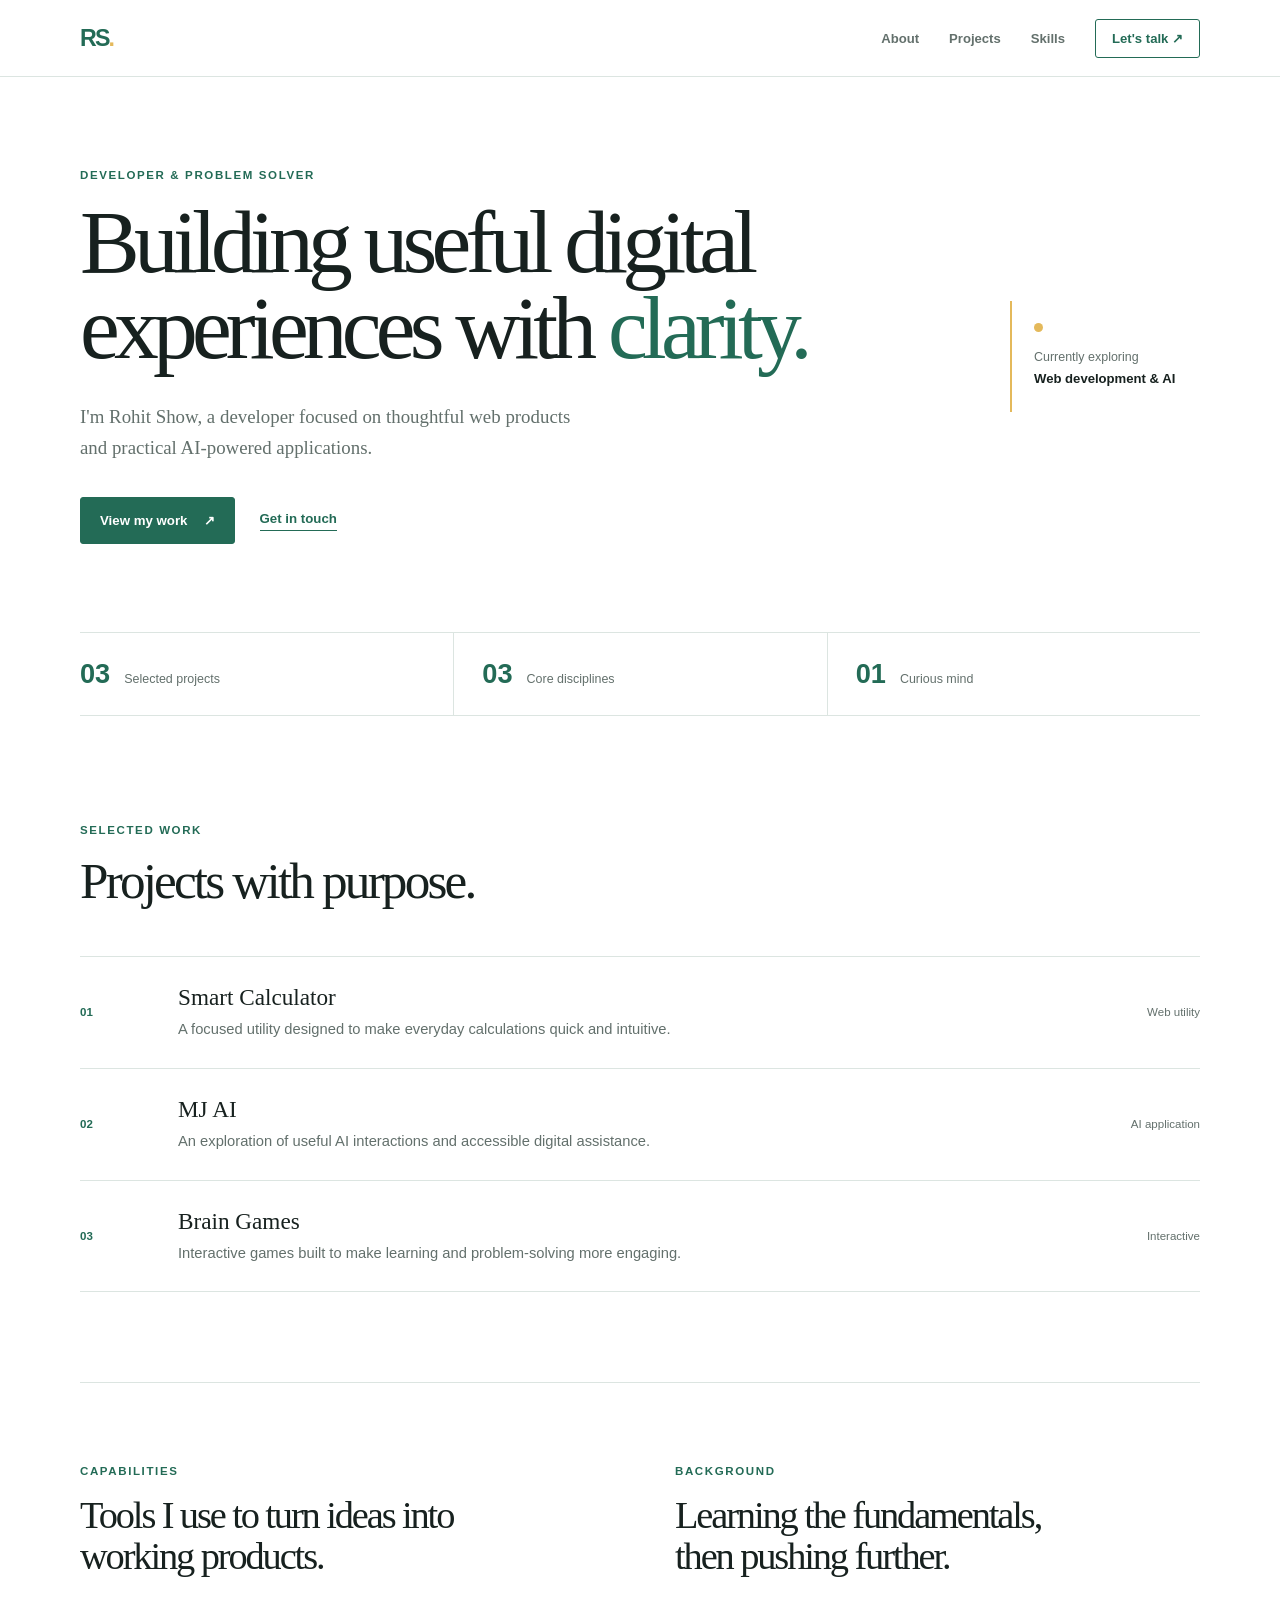
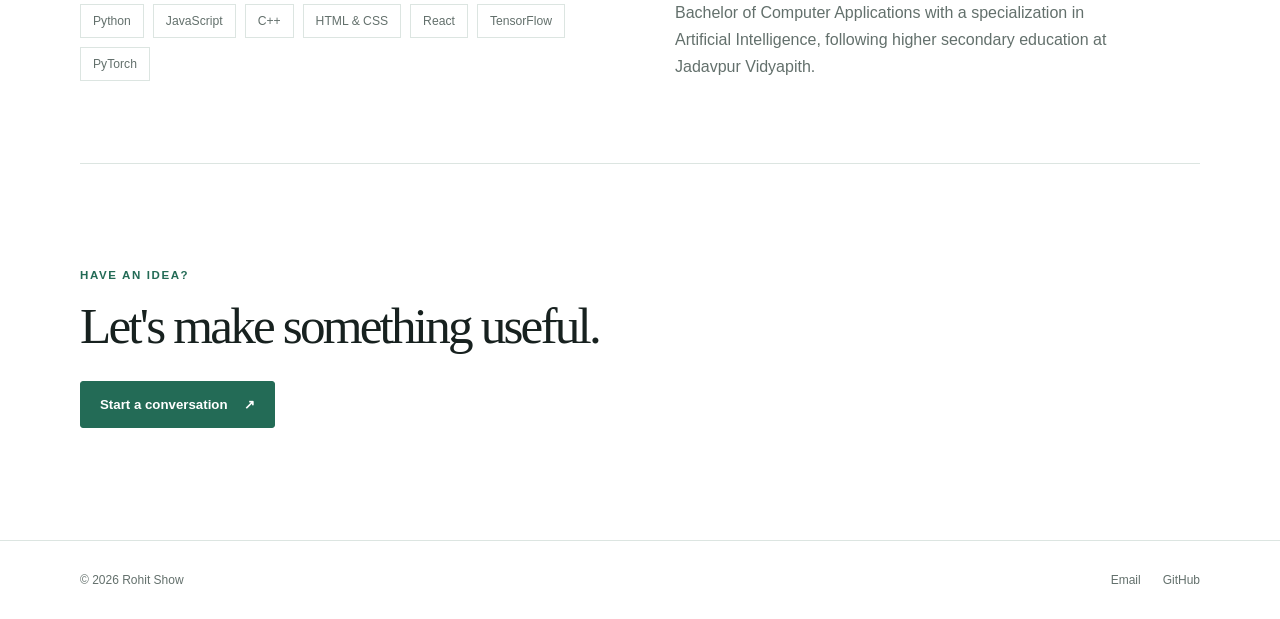
==== index.html @ 0dfd6c62 "Create professional portfolio website" ====
<!DOCTYPE html>
<html lang="en">
<head>
    <meta charset="UTF-8" />
    <meta name="viewport" content="width=device-width, initial-scale=1.0" />
    <meta name="description" content="Portfolio of Rohit Shaw, a developer focused on web development and AI-powered applications." />
    <title>Rohit Shaw | Developer Portfolio</title>
    <link rel="stylesheet" href="Style.css" />
</head>
<body>
    <header class="top-header">
        <nav class="top-nav page-wrap" aria-label="Main navigation">
            <a class="brand" href="index.html">RS<span>.</span></a>
            <div class="nav-links">
                <a href="#about">About</a>
                <a href="#projects">Projects</a>
                <a href="#skills">Skills</a>
                <a class="nav-contact" href="contact.html">Let's talk <span aria-hidden="true">↗</span></a>
            </div>
        </nav>
    </header>

    <main class="page-wrap">
        <section class="hero" id="about">
            <div class="hero-copy">
                <p class="eyebrow">Developer &amp; problem solver</p>
                <h1>Building useful digital experiences with <em>clarity.</em></h1>
                <p class="hero-description">I'm Rohit Show, a developer focused on thoughtful web products and practical AI-powered applications.</p>
                <div class="hero-actions">
                    <a class="primary-button" href="#projects">View my work <span aria-hidden="true">↗</span></a>
                    <a class="text-link" href="contact.html">Get in touch</a>
                </div>
            </div>
            <div class="hero-note" aria-label="Current focus">
                <span class="status-dot"></span>
                <p>Currently exploring<br /><strong>Web development &amp; AI</strong></p>
            </div>
        </section>

        <section class="quick-facts" aria-label="Professional summary">
            <div><strong>03</strong><span>Selected projects</span></div>
            <div><strong>03</strong><span>Core disciplines</span></div>
            <div><strong>01</strong><span>Curious mind</span></div>
        </section>

        <section class="content-section" id="projects">
            <div class="section-heading">
                <p class="eyebrow">Selected work</p>
                <h2>Projects with purpose.</h2>
            </div>
            <div class="project-list">
                <article class="project-item">
                    <span class="project-number">01</span>
                    <div><h3>Smart Calculator</h3><p>A focused utility designed to make everyday calculations quick and intuitive.</p></div>
                    <span class="project-type">Web utility</span>
                </article>
                <article class="project-item">
                    <span class="project-number">02</span>
                    <div><h3>MJ AI</h3><p>An exploration of useful AI interactions and accessible digital assistance.</p></div>
                    <span class="project-type">AI application</span>
                </article>
                <article class="project-item">
                    <span class="project-number">03</span>
                    <div><h3>Brain Games</h3><p>Interactive games built to make learning and problem-solving more engaging.</p></div>
                    <span class="project-type">Interactive</span>
                </article>
            </div>
        </section>

        <section class="details-grid">
            <article class="detail-block" id="skills">
                <p class="eyebrow">Capabilities</p>
                <h2>Tools I use to turn ideas into working products.</h2>
                <div class="tag-list"><span>Python</span><span>JavaScript</span><span>C++</span><span>HTML &amp; CSS</span><span>React</span><span>TensorFlow</span><span>PyTorch</span></div>
            </article>
            <article class="detail-block" id="education">
                <p class="eyebrow">Background</p>
                <h2>Learning the fundamentals, then pushing further.</h2>
                <p class="detail-copy">Bachelor of Computer Applications with a specialization in Artificial Intelligence, following higher secondary education at Jadavpur Vidyapith.</p>
            </article>
        </section>

        <section class="closing-cta">
            <p class="eyebrow">Have an idea?</p>
            <h2>Let's make something useful.</h2>
            <a class="primary-button" href="contact.html">Start a conversation <span aria-hidden="true">↗</span></a>
        </section>
    </main>

    <footer class="site-footer">
        <div class="footer-inner page-wrap">
            <p>© 2026 Rohit Show</p>
            <div class="footer-links">
                <a href="mailto:shawr5104@gmail.com">Email</a>
                <a href="https://github.com/shawr5104-max" target="_blank" rel="noreferrer">GitHub</a>
                
            </div>
        </div>
    </footer>
</body>
</html>
---- Style.css ----
* {
    box-sizing: border-box;
}

:root {
    --ink: #17211f;
    --muted: #63706c;
    --soft: #f4f7f5;
    --line: #dce5e1;
    --green: #236b56;
    --green-dark: #194d3f;
    --yellow: #e4b95b;
}

html { scroll-behavior: smooth; }

body {
    margin: 0;
    min-height: 100vh;
    background: #fff;
    color: var(--ink);
    font-family: Georgia, "Times New Roman", serif;
    display: flex;
    flex-direction: column;
}

a { color: inherit; }

.page-wrap { width: min(1120px, calc(100% - 48px)); margin: 0 auto; }

.top-header { border-bottom: 1px solid var(--line); background: rgba(255,255,255,.94); position: sticky; top: 0; z-index: 10; backdrop-filter: blur(12px); }
.top-nav { min-height: 76px; display: flex; align-items: center; justify-content: space-between; }
.brand { color: var(--green); font: 700 1.45rem Arial, sans-serif; letter-spacing: -.08em; text-decoration: none; }
.brand span { color: var(--yellow); }
.nav-links { display: flex; align-items: center; gap: 30px; font: 600 .82rem Arial, sans-serif; }
.nav-links a { text-decoration: none; color: var(--muted); transition: color .2s ease; }
.nav-links a:hover { color: var(--green); }
.nav-links .nav-contact { border: 1px solid var(--green); color: var(--green); padding: 11px 16px; border-radius: 3px; }
.nav-links .nav-contact:hover { background: var(--green); color: #fff; }

.hero { min-height: 540px; display: flex; align-items: center; justify-content: space-between; gap: 48px; padding: 92px 0 88px; border-bottom: 1px solid var(--line); }
.hero-copy { max-width: 760px; }
.eyebrow { margin: 0 0 18px; color: var(--green); font: 700 .72rem Arial, sans-serif; letter-spacing: .14em; text-transform: uppercase; }
.hero h1 { max-width: 740px; margin: 0; font-size: clamp(3.4rem, 7vw, 6.9rem); line-height: .96; letter-spacing: -.065em; font-weight: 500; }
.hero h1 em { color: var(--green); font-style: normal; }
.hero-description { max-width: 510px; margin: 30px 0 0; color: var(--muted); font-size: 1.18rem; line-height: 1.65; }
.hero-actions { display: flex; align-items: center; gap: 25px; margin-top: 34px; font-family: Arial, sans-serif; }
.primary-button { display: inline-flex; gap: 16px; align-items: center; background: var(--green); color: #fff; padding: 15px 19px; border: 1px solid var(--green); border-radius: 3px; text-decoration: none; font: 700 .83rem Arial, sans-serif; transition: background .2s ease, transform .2s ease; }
.primary-button:hover { background: var(--green-dark); transform: translateY(-2px); }
.text-link { color: var(--green); text-decoration: none; font: 700 .83rem Arial, sans-serif; border-bottom: 1px solid var(--green); padding-bottom: 4px; }
.hero-note { min-width: 190px; padding: 22px 0 22px 22px; border-left: 2px solid var(--yellow); font-family: Arial, sans-serif; }
.status-dot { display: block; width: 9px; height: 9px; background: var(--yellow); border-radius: 50%; margin-bottom: 16px; }
.hero-note p { margin: 0; color: var(--muted); font-size: .78rem; line-height: 1.6; }
.hero-note strong { color: var(--ink); font-size: .82rem; }

.quick-facts { display: grid; grid-template-columns: repeat(3, 1fr); border-bottom: 1px solid var(--line); }
.quick-facts div { display: flex; align-items: baseline; gap: 14px; padding: 25px 0; }
.quick-facts div + div { padding-left: 28px; border-left: 1px solid var(--line); }
.quick-facts strong { color: var(--green); font: 700 1.7rem Arial, sans-serif; }
.quick-facts span { color: var(--muted); font: .78rem Arial, sans-serif; }

.content-section { padding: 108px 0 90px; }
.section-heading h2, .detail-block h2, .closing-cta h2 { margin: 0; font-size: clamp(2.1rem, 4vw, 3.7rem); line-height: 1.05; letter-spacing: -.055em; font-weight: 500; }
.project-list { margin-top: 48px; border-top: 1px solid var(--line); }
.project-item { display: grid; grid-template-columns: 70px 1fr auto; gap: 28px; align-items: center; padding: 27px 0; border-bottom: 1px solid var(--line); }
.project-number, .project-type { color: var(--green); font: 700 .72rem Arial, sans-serif; }
.project-item h3 { margin: 0 0 7px; font-size: 1.45rem; font-weight: 500; }
.project-item p { margin: 0; color: var(--muted); font: .92rem/1.55 Arial, sans-serif; }
.project-type { color: var(--muted); font-weight: 400; }

.details-grid { display: grid; grid-template-columns: 1fr 1fr; gap: 70px; padding: 82px 0; border-top: 1px solid var(--line); border-bottom: 1px solid var(--line); }
.detail-block h2 { max-width: 420px; font-size: clamp(1.9rem, 3vw, 2.7rem); }
.tag-list { display: flex; flex-wrap: wrap; gap: 9px; margin-top: 28px; }
.tag-list span { padding: 9px 12px; border: 1px solid var(--line); color: var(--muted); font: .76rem Arial, sans-serif; }
.detail-copy { max-width: 440px; margin: 23px 0 0; color: var(--muted); font: 1rem/1.7 Arial, sans-serif; }
.closing-cta { padding: 105px 0 112px; }
.closing-cta .primary-button { margin-top: 28px; }

.site-footer { border-top: 1px solid var(--line); color: var(--muted); font: .75rem Arial, sans-serif; }
.footer-inner { min-height: 78px; display: flex; align-items: center; justify-content: space-between; gap: 20px; }
.footer-inner p { margin: 0; }
.footer-links { display: flex; gap: 22px; }
.footer-links a { text-decoration: none; }
.footer-links a:hover { color: var(--green); }

.contact-page { max-width: 900px; padding-top: 86px; padding-bottom: 100px; }
.contact-intro { margin-bottom: 42px; }
.contact-intro h1 { margin: 0 0 18px; font-size: clamp(3rem, 7vw, 5.4rem); line-height: .98; letter-spacing: -.06em; font-weight: 500; }
.contact-intro > p:last-child { max-width: 620px; margin: 0; color: var(--muted); font: 1.05rem/1.7 Arial, sans-serif; }
.contact-form { display: grid; grid-template-columns: repeat(2, minmax(0, 1fr)); gap: 22px; padding: 32px; background: var(--soft); border: 1px solid var(--line); }
.form-field { display: flex; flex-direction: column; gap: 8px; }
.form-field-wide, .submit-button, .form-status { grid-column: 1 / -1; }
.form-field label { font: 700 .78rem Arial, sans-serif; }
.form-field input, .form-field textarea { width: 100%; border: 1px solid var(--line); border-radius: 2px; padding: 13px 14px; background: #fff; color: var(--ink); font: 1rem Arial, sans-serif; }
.form-field textarea { resize: vertical; min-height: 150px; }
.form-field input:focus, .form-field textarea:focus { outline: 2px solid rgba(35,107,86,.22); border-color: var(--green); }
.submit-button { justify-self: start; cursor: pointer; }
.form-status { margin: -4px 0 0; color: var(--green); font: .9rem Arial, sans-serif; }

@media (max-width: 700px) {
    .page-wrap { width: min(100% - 36px, 1120px); }
    .top-nav { min-height: 68px; }
    .nav-links { gap: 15px; }
    .nav-links a:not(.nav-contact) { display: none; }
    .hero { min-height: 0; padding: 72px 0 64px; display: block; }
    .hero h1 { font-size: clamp(3.2rem, 16vw, 5rem); }
    .hero-note { margin-top: 50px; }
    .quick-facts { grid-template-columns: 1fr; padding: 12px 0; }
    .quick-facts div { padding: 12px 0; }
    .quick-facts div + div { padding-left: 0; border-left: 0; }
    .content-section { padding: 72px 0; }
    .project-item { grid-template-columns: 36px 1fr; gap: 12px; }
    .project-type { grid-column: 2; }
    .details-grid { grid-template-columns: 1fr; gap: 58px; padding: 65px 0; }
    .closing-cta { padding: 75px 0 85px; }
    .footer-inner { padding: 20px 0; align-items: flex-start; flex-direction: column; }
    .contact-page { padding-top: 65px; }
    .contact-form { grid-template-columns: 1fr; padding: 22px; }
    .form-field-wide, .submit-button, .form-status { grid-column: auto; }
}
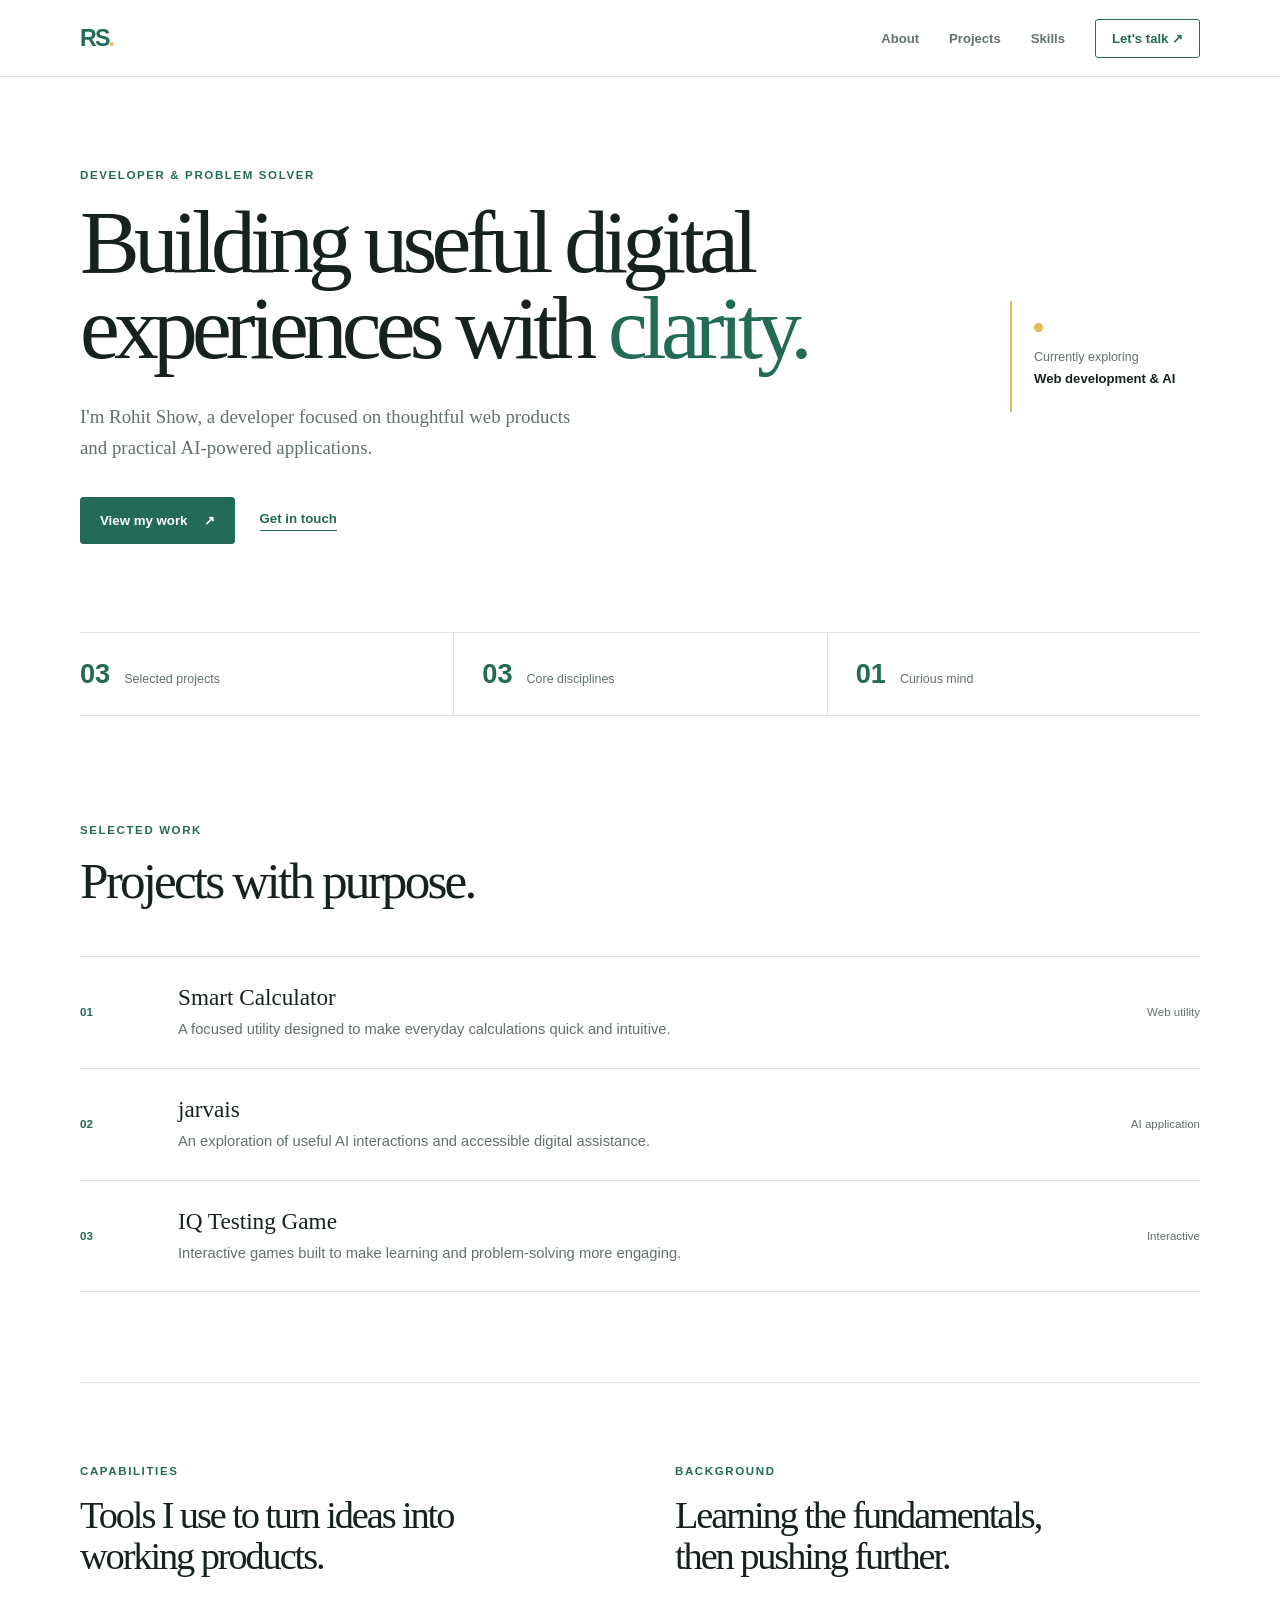
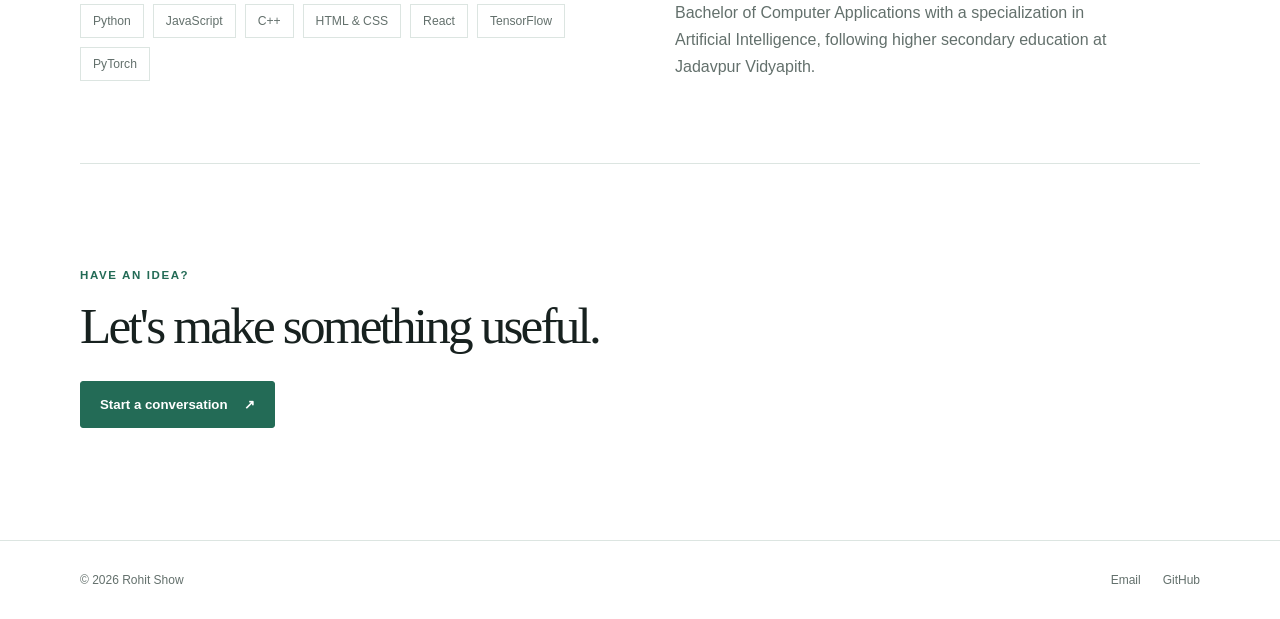
==== commit ff2f98fa: "Rename portfolio projects" ====
--- a/index.html
+++ b/index.html
@@ -56,12 +56,12 @@
                 </article>
                 <article class="project-item">
                     <span class="project-number">02</span>
-                    <div><h3>MJ AI</h3><p>An exploration of useful AI interactions and accessible digital assistance.</p></div>
+                    <div><h3>jarvais</h3><p>An exploration of useful AI interactions and accessible digital assistance.</p></div>
                     <span class="project-type">AI application</span>
                 </article>
                 <article class="project-item">
                     <span class="project-number">03</span>
-                    <div><h3>Brain Games</h3><p>Interactive games built to make learning and problem-solving more engaging.</p></div>
+                    <div><h3>IQ Testing Game</h3><p>Interactive games built to make learning and problem-solving more engaging.</p></div>
                     <span class="project-type">Interactive</span>
                 </article>
             </div>
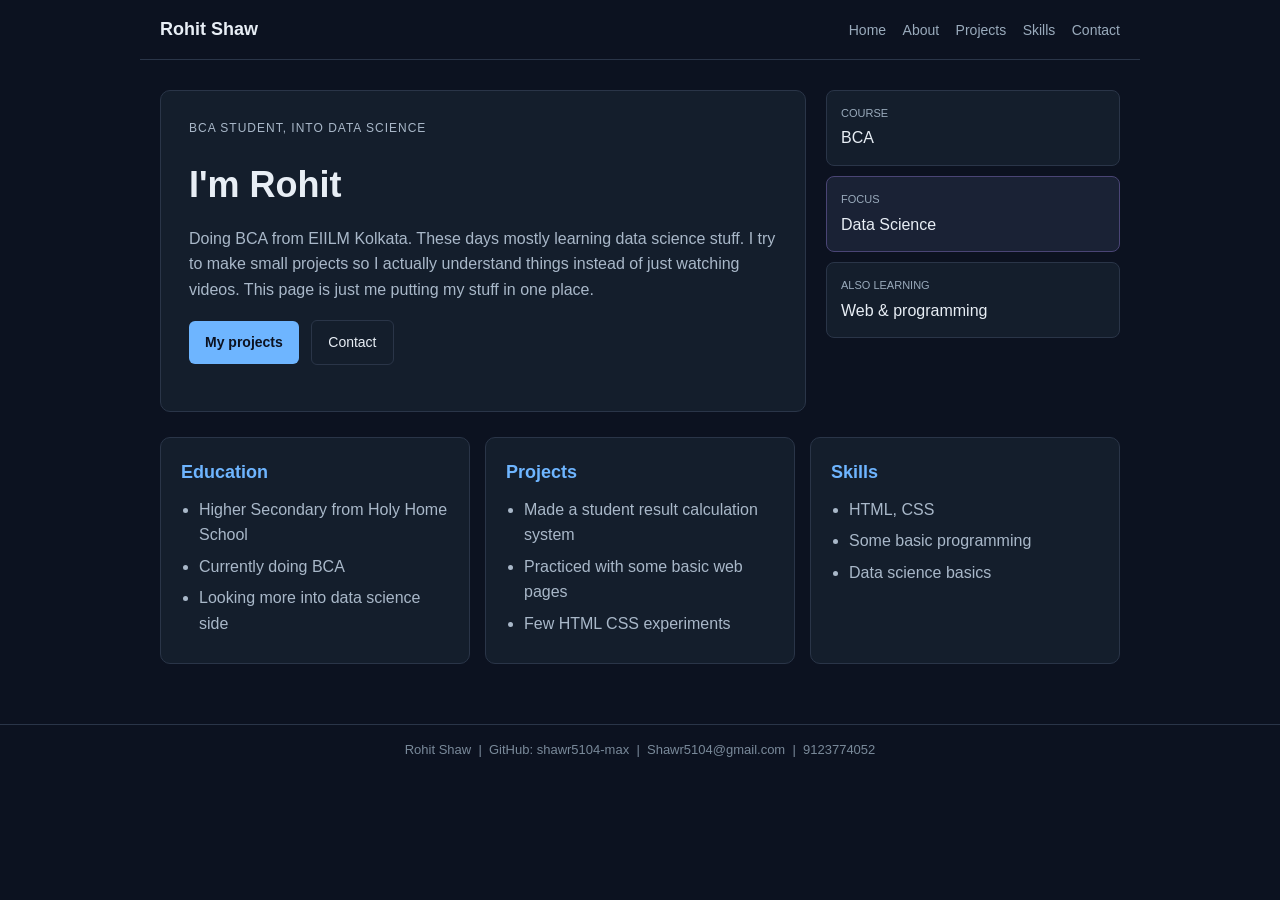
==== commit 2cec32fa: "initial commit" ====
--- a/index.html
+++ b/index.html
@@ -1,101 +1,83 @@
 <!DOCTYPE html>
-<html lang="en">
+<html>
 <head>
-    <meta charset="UTF-8" />
-    <meta name="viewport" content="width=device-width, initial-scale=1.0" />
-    <meta name="description" content="Portfolio of Rohit Shaw, a developer focused on web development and AI-powered applications." />
-    <title>Rohit Shaw | Developer Portfolio</title>
-    <link rel="stylesheet" href="Style.css" />
+<meta charset="UTF-8">
+<meta name="viewport" content="width=device-width, initial-scale=1.0">
+<title>Rohit Shaw</title>
+<link rel="stylesheet" href="Style.css">
 </head>
 <body>
-    <header class="top-header">
-        <nav class="top-nav page-wrap" aria-label="Main navigation">
-            <a class="brand" href="index.html">RS<span>.</span></a>
-            <div class="nav-links">
-                <a href="#about">About</a>
-                <a href="#projects">Projects</a>
-                <a href="#skills">Skills</a>
-                <a class="nav-contact" href="contact.html">Let's talk <span aria-hidden="true">↗</span></a>
-            </div>
-        </nav>
-    </header>
 
-    <main class="page-wrap">
-        <section class="hero" id="about">
-            <div class="hero-copy">
-                <p class="eyebrow">Developer &amp; problem solver</p>
-                <h1>Building useful digital experiences with <em>clarity.</em></h1>
-                <p class="hero-description">I'm Rohit Show, a developer focused on thoughtful web products and practical AI-powered applications.</p>
-                <div class="hero-actions">
-                    <a class="primary-button" href="#projects">View my work <span aria-hidden="true">↗</span></a>
-                    <a class="text-link" href="contact.html">Get in touch</a>
-                </div>
-            </div>
-            <div class="hero-note" aria-label="Current focus">
-                <span class="status-dot"></span>
-                <p>Currently exploring<br /><strong>Web development &amp; AI</strong></p>
-            </div>
-        </section>
+<div class="topbar">
+<a href="index.html" class="name">Rohit Shaw</a>
+<div class="links">
+<a href="index.html">Home</a>
+<a href="#about">About</a>
+<a href="#projects">Projects</a>
+<a href="#skills">Skills</a>
+<a href="contact.html">Contact</a>
+</div>
+</div>
 
-        <section class="quick-facts" aria-label="Professional summary">
-            <div><strong>03</strong><span>Selected projects</span></div>
-            <div><strong>03</strong><span>Core disciplines</span></div>
-            <div><strong>01</strong><span>Curious mind</span></div>
-        </section>
+<div class="content">
 
-        <section class="content-section" id="projects">
-            <div class="section-heading">
-                <p class="eyebrow">Selected work</p>
-                <h2>Projects with purpose.</h2>
-            </div>
-            <div class="project-list">
-                <article class="project-item">
-                    <span class="project-number">01</span>
-                    <div><h3>Smart Calculator</h3><p>A focused utility designed to make everyday calculations quick and intuitive.</p></div>
-                    <span class="project-type">Web utility</span>
-                </article>
-                <article class="project-item">
-                    <span class="project-number">02</span>
-                    <div><h3>jarvais</h3><p>An exploration of useful AI interactions and accessible digital assistance.</p></div>
-                    <span class="project-type">AI application</span>
-                </article>
-                <article class="project-item">
-                    <span class="project-number">03</span>
-                    <div><h3>IQ Testing Game</h3><p>Interactive games built to make learning and problem-solving more engaging.</p></div>
-                    <span class="project-type">Interactive</span>
-                </article>
-            </div>
-        </section>
+<div class="about" id="about">
+<div class="left">
+<p class="small">BCA student, into data science</p>
+<h1>I'm Rohit</h1>
+<p>Doing BCA from EIILM Kolkata. These days mostly learning data science stuff. I try to make small projects so I actually understand things instead of just watching videos. This page is just me putting my stuff in one place.</p>
+<p><a href="#projects" class="btn">My projects</a> <a href="contact.html" class="btn2">Contact</a></p>
+</div>
+<div class="right">
+<div class="info">
+<span>Course</span>
+BCA
+</div>
+<div class="info blue">
+<span>Focus</span>
+Data Science
+</div>
+<div class="info">
+<span>Also learning</span>
+Web & programming
+</div>
+</div>
+</div>
 
-        <section class="details-grid">
-            <article class="detail-block" id="skills">
-                <p class="eyebrow">Capabilities</p>
-                <h2>Tools I use to turn ideas into working products.</h2>
-                <div class="tag-list"><span>Python</span><span>JavaScript</span><span>C++</span><span>HTML &amp; CSS</span><span>React</span><span>TensorFlow</span><span>PyTorch</span></div>
-            </article>
-            <article class="detail-block" id="education">
-                <p class="eyebrow">Background</p>
-                <h2>Learning the fundamentals, then pushing further.</h2>
-                <p class="detail-copy">Bachelor of Computer Applications with a specialization in Artificial Intelligence, following higher secondary education at Jadavpur Vidyapith.</p>
-            </article>
-        </section>
+<div class="row">
+<div class="box" id="education">
+<h2>Education</h2>
+<ul>
+<li>Higher Secondary from Holy Home School</li>
+<li>Currently doing BCA</li>
+<li>Looking more into data science side</li>
+</ul>
+</div>
 
-        <section class="closing-cta">
-            <p class="eyebrow">Have an idea?</p>
-            <h2>Let's make something useful.</h2>
-            <a class="primary-button" href="contact.html">Start a conversation <span aria-hidden="true">↗</span></a>
-        </section>
-    </main>
+<div class="box" id="projects">
+<h2>Projects</h2>
+<ul>
+<li>Made a student result calculation system</li>
+<li>Practiced with some basic web pages</li>
+<li>Few HTML CSS experiments</li>
+</ul>
+</div>
 
-    <footer class="site-footer">
-        <div class="footer-inner page-wrap">
-            <p>© 2026 Rohit Show</p>
-            <div class="footer-links">
-                <a href="mailto:shawr5104@gmail.com">Email</a>
-                <a href="https://github.com/shawr5104-max" target="_blank" rel="noreferrer">GitHub</a>
-                
-            </div>
-        </div>
-    </footer>
+<div class="box" id="skills">
+<h2>Skills</h2>
+<ul>
+<li>HTML, CSS</li>
+<li>Some basic programming</li>
+<li>Data science basics</li>
+</ul>
+</div>
+</div>
+
+</div>
+
+<div class="bottom">
+Rohit Shaw &nbsp;|&nbsp; GitHub: shawr5104-max &nbsp;|&nbsp; Shawr5104@gmail.com &nbsp;|&nbsp; 9123774052
+</div>
+
 </body>
-</html>+</html>
--- a/Style.css
+++ b/Style.css
@@ -1,120 +1,239 @@
 * {
-    box-sizing: border-box;
-}
-
-:root {
-    --ink: #17211f;
-    --muted: #63706c;
-    --soft: #f4f7f5;
-    --line: #dce5e1;
-    --green: #236b56;
-    --green-dark: #194d3f;
-    --yellow: #e4b95b;
-}
-
-html { scroll-behavior: smooth; }
+margin: 0;
+padding: 0;
+box-sizing: border-box;
+}
 
 body {
-    margin: 0;
-    min-height: 100vh;
-    background: #fff;
-    color: var(--ink);
-    font-family: Georgia, "Times New Roman", serif;
-    display: flex;
-    flex-direction: column;
-}
-
-a { color: inherit; }
-
-.page-wrap { width: min(1120px, calc(100% - 48px)); margin: 0 auto; }
-
-.top-header { border-bottom: 1px solid var(--line); background: rgba(255,255,255,.94); position: sticky; top: 0; z-index: 10; backdrop-filter: blur(12px); }
-.top-nav { min-height: 76px; display: flex; align-items: center; justify-content: space-between; }
-.brand { color: var(--green); font: 700 1.45rem Arial, sans-serif; letter-spacing: -.08em; text-decoration: none; }
-.brand span { color: var(--yellow); }
-.nav-links { display: flex; align-items: center; gap: 30px; font: 600 .82rem Arial, sans-serif; }
-.nav-links a { text-decoration: none; color: var(--muted); transition: color .2s ease; }
-.nav-links a:hover { color: var(--green); }
-.nav-links .nav-contact { border: 1px solid var(--green); color: var(--green); padding: 11px 16px; border-radius: 3px; }
-.nav-links .nav-contact:hover { background: var(--green); color: #fff; }
-
-.hero { min-height: 540px; display: flex; align-items: center; justify-content: space-between; gap: 48px; padding: 92px 0 88px; border-bottom: 1px solid var(--line); }
-.hero-copy { max-width: 760px; }
-.eyebrow { margin: 0 0 18px; color: var(--green); font: 700 .72rem Arial, sans-serif; letter-spacing: .14em; text-transform: uppercase; }
-.hero h1 { max-width: 740px; margin: 0; font-size: clamp(3.4rem, 7vw, 6.9rem); line-height: .96; letter-spacing: -.065em; font-weight: 500; }
-.hero h1 em { color: var(--green); font-style: normal; }
-.hero-description { max-width: 510px; margin: 30px 0 0; color: var(--muted); font-size: 1.18rem; line-height: 1.65; }
-.hero-actions { display: flex; align-items: center; gap: 25px; margin-top: 34px; font-family: Arial, sans-serif; }
-.primary-button { display: inline-flex; gap: 16px; align-items: center; background: var(--green); color: #fff; padding: 15px 19px; border: 1px solid var(--green); border-radius: 3px; text-decoration: none; font: 700 .83rem Arial, sans-serif; transition: background .2s ease, transform .2s ease; }
-.primary-button:hover { background: var(--green-dark); transform: translateY(-2px); }
-.text-link { color: var(--green); text-decoration: none; font: 700 .83rem Arial, sans-serif; border-bottom: 1px solid var(--green); padding-bottom: 4px; }
-.hero-note { min-width: 190px; padding: 22px 0 22px 22px; border-left: 2px solid var(--yellow); font-family: Arial, sans-serif; }
-.status-dot { display: block; width: 9px; height: 9px; background: var(--yellow); border-radius: 50%; margin-bottom: 16px; }
-.hero-note p { margin: 0; color: var(--muted); font-size: .78rem; line-height: 1.6; }
-.hero-note strong { color: var(--ink); font-size: .82rem; }
-
-.quick-facts { display: grid; grid-template-columns: repeat(3, 1fr); border-bottom: 1px solid var(--line); }
-.quick-facts div { display: flex; align-items: baseline; gap: 14px; padding: 25px 0; }
-.quick-facts div + div { padding-left: 28px; border-left: 1px solid var(--line); }
-.quick-facts strong { color: var(--green); font: 700 1.7rem Arial, sans-serif; }
-.quick-facts span { color: var(--muted); font: .78rem Arial, sans-serif; }
-
-.content-section { padding: 108px 0 90px; }
-.section-heading h2, .detail-block h2, .closing-cta h2 { margin: 0; font-size: clamp(2.1rem, 4vw, 3.7rem); line-height: 1.05; letter-spacing: -.055em; font-weight: 500; }
-.project-list { margin-top: 48px; border-top: 1px solid var(--line); }
-.project-item { display: grid; grid-template-columns: 70px 1fr auto; gap: 28px; align-items: center; padding: 27px 0; border-bottom: 1px solid var(--line); }
-.project-number, .project-type { color: var(--green); font: 700 .72rem Arial, sans-serif; }
-.project-item h3 { margin: 0 0 7px; font-size: 1.45rem; font-weight: 500; }
-.project-item p { margin: 0; color: var(--muted); font: .92rem/1.55 Arial, sans-serif; }
-.project-type { color: var(--muted); font-weight: 400; }
-
-.details-grid { display: grid; grid-template-columns: 1fr 1fr; gap: 70px; padding: 82px 0; border-top: 1px solid var(--line); border-bottom: 1px solid var(--line); }
-.detail-block h2 { max-width: 420px; font-size: clamp(1.9rem, 3vw, 2.7rem); }
-.tag-list { display: flex; flex-wrap: wrap; gap: 9px; margin-top: 28px; }
-.tag-list span { padding: 9px 12px; border: 1px solid var(--line); color: var(--muted); font: .76rem Arial, sans-serif; }
-.detail-copy { max-width: 440px; margin: 23px 0 0; color: var(--muted); font: 1rem/1.7 Arial, sans-serif; }
-.closing-cta { padding: 105px 0 112px; }
-.closing-cta .primary-button { margin-top: 28px; }
-
-.site-footer { border-top: 1px solid var(--line); color: var(--muted); font: .75rem Arial, sans-serif; }
-.footer-inner { min-height: 78px; display: flex; align-items: center; justify-content: space-between; gap: 20px; }
-.footer-inner p { margin: 0; }
-.footer-links { display: flex; gap: 22px; }
-.footer-links a { text-decoration: none; }
-.footer-links a:hover { color: var(--green); }
-
-.contact-page { max-width: 900px; padding-top: 86px; padding-bottom: 100px; }
-.contact-intro { margin-bottom: 42px; }
-.contact-intro h1 { margin: 0 0 18px; font-size: clamp(3rem, 7vw, 5.4rem); line-height: .98; letter-spacing: -.06em; font-weight: 500; }
-.contact-intro > p:last-child { max-width: 620px; margin: 0; color: var(--muted); font: 1.05rem/1.7 Arial, sans-serif; }
-.contact-form { display: grid; grid-template-columns: repeat(2, minmax(0, 1fr)); gap: 22px; padding: 32px; background: var(--soft); border: 1px solid var(--line); }
-.form-field { display: flex; flex-direction: column; gap: 8px; }
-.form-field-wide, .submit-button, .form-status { grid-column: 1 / -1; }
-.form-field label { font: 700 .78rem Arial, sans-serif; }
-.form-field input, .form-field textarea { width: 100%; border: 1px solid var(--line); border-radius: 2px; padding: 13px 14px; background: #fff; color: var(--ink); font: 1rem Arial, sans-serif; }
-.form-field textarea { resize: vertical; min-height: 150px; }
-.form-field input:focus, .form-field textarea:focus { outline: 2px solid rgba(35,107,86,.22); border-color: var(--green); }
-.submit-button { justify-self: start; cursor: pointer; }
-.form-status { margin: -4px 0 0; color: var(--green); font: .9rem Arial, sans-serif; }
+font-family: Arial, sans-serif;
+background: #0c1220;
+color: #e8eef5;
+line-height: 1.6;
+}
+
+.topbar {
+padding: 15px 20px;
+border-bottom: 1px solid #2a3548;
+display: flex;
+justify-content: space-between;
+align-items: center;
+flex-wrap: wrap;
+max-width: 1000px;
+margin: 0 auto;
+}
+
+.name {
+font-weight: bold;
+font-size: 18px;
+text-decoration: none;
+color: #e8eef5;
+}
+
+.links a {
+color: #9aabbc;
+text-decoration: none;
+margin-left: 12px;
+font-size: 14px;
+}
+
+.links a:hover {
+color: #fff;
+}
+
+.content {
+max-width: 1000px;
+margin: 0 auto;
+padding: 30px 20px;
+}
+
+.about {
+display: flex;
+gap: 20px;
+margin-bottom: 25px;
+flex-wrap: wrap;
+}
+
+.left {
+flex: 2;
+background: #141e2c;
+padding: 28px;
+border-radius: 10px;
+border: 1px solid #2a3548;
+min-width: 280px;
+}
+
+.right {
+flex: 1;
+min-width: 180px;
+}
+
+.small {
+color: #6eb5ff;
+font-size: 12px;
+text-transform: uppercase;
+letter-spacing: 1px;
+margin-bottom: 8px;
+}
+
+h1 {
+font-size: 36px;
+margin-bottom: 12px;
+}
+
+.left p {
+color: #a9b8c9;
+margin-bottom: 18px;
+}
+
+.btn {
+background: #6eb5ff;
+color: #0c1220;
+padding: 10px 16px;
+border-radius: 6px;
+text-decoration: none;
+font-weight: bold;
+font-size: 14px;
+margin-right: 8px;
+display: inline-block;
+}
+
+.btn2 {
+border: 1px solid #2a3548;
+color: #e8eef5;
+padding: 10px 16px;
+border-radius: 6px;
+text-decoration: none;
+font-size: 14px;
+display: inline-block;
+}
+
+.info {
+background: #141e2c;
+border: 1px solid #2a3548;
+border-radius: 8px;
+padding: 14px;
+margin-bottom: 10px;
+}
+
+.info.blue {
+background: #1a2235;
+border-color: #4a4575;
+}
+
+.info span {
+display: block;
+font-size: 11px;
+color: #9aabbc;
+text-transform: uppercase;
+margin-bottom: 3px;
+}
+
+.row {
+display: flex;
+gap: 15px;
+flex-wrap: wrap;
+}
+
+.box {
+flex: 1;
+background: #141e2c;
+border: 1px solid #2a3548;
+border-radius: 10px;
+padding: 20px;
+min-width: 220px;
+}
+
+.box h2 {
+color: #6eb5ff;
+font-size: 18px;
+margin-bottom: 10px;
+}
+
+.box ul {
+padding-left: 18px;
+color: #a9b8c9;
+}
+
+.box li {
+margin-bottom: 6px;
+}
+
+.form-area {
+background: #141e2c;
+border: 1px solid #2a3548;
+border-radius: 10px;
+padding: 28px;
+max-width: 500px;
+}
+
+.form-area h1 {
+font-size: 30px;
+margin-bottom: 8px;
+}
+
+.form-area p {
+color: #a9b8c9;
+margin-bottom: 20px;
+}
+
+label {
+display: block;
+margin-bottom: 4px;
+font-size: 14px;
+}
+
+input, textarea {
+width: 100%;
+padding: 10px;
+margin-bottom: 14px;
+background: #0e1624;
+border: 1px solid #2a3548;
+border-radius: 5px;
+color: #e8eef5;
+font-family: Arial, sans-serif;
+font-size: 14px;
+}
+
+button {
+background: #6eb5ff;
+color: #0c1220;
+border: none;
+padding: 10px 20px;
+border-radius: 6px;
+font-weight: bold;
+cursor: pointer;
+font-size: 14px;
+}
+
+#msg {
+color: #5dca85;
+margin-top: 10px;
+}
+
+.bottom {
+border-top: 1px solid #2a3548;
+padding: 15px 20px;
+text-align: center;
+color: #7a8a9a;
+font-size: 13px;
+margin-top: 30px;
+}
 
 @media (max-width: 700px) {
-    .page-wrap { width: min(100% - 36px, 1120px); }
-    .top-nav { min-height: 68px; }
-    .nav-links { gap: 15px; }
-    .nav-links a:not(.nav-contact) { display: none; }
-    .hero { min-height: 0; padding: 72px 0 64px; display: block; }
-    .hero h1 { font-size: clamp(3.2rem, 16vw, 5rem); }
-    .hero-note { margin-top: 50px; }
-    .quick-facts { grid-template-columns: 1fr; padding: 12px 0; }
-    .quick-facts div { padding: 12px 0; }
-    .quick-facts div + div { padding-left: 0; border-left: 0; }
-    .content-section { padding: 72px 0; }
-    .project-item { grid-template-columns: 36px 1fr; gap: 12px; }
-    .project-type { grid-column: 2; }
-    .details-grid { grid-template-columns: 1fr; gap: 58px; padding: 65px 0; }
-    .closing-cta { padding: 75px 0 85px; }
-    .footer-inner { padding: 20px 0; align-items: flex-start; flex-direction: column; }
-    .contact-page { padding-top: 65px; }
-    .contact-form { grid-template-columns: 1fr; padding: 22px; }
-    .form-field-wide, .submit-button, .form-status { grid-column: auto; }
-}
+.about {
+flex-direction: column;
+}
+.row {
+flex-direction: column;
+}
+h1 {
+font-size: 28px;
+}
+.links {
+margin-top: 8px;
+}
+.links a {
+margin-left: 0;
+margin-right: 10px;
+}
+}
